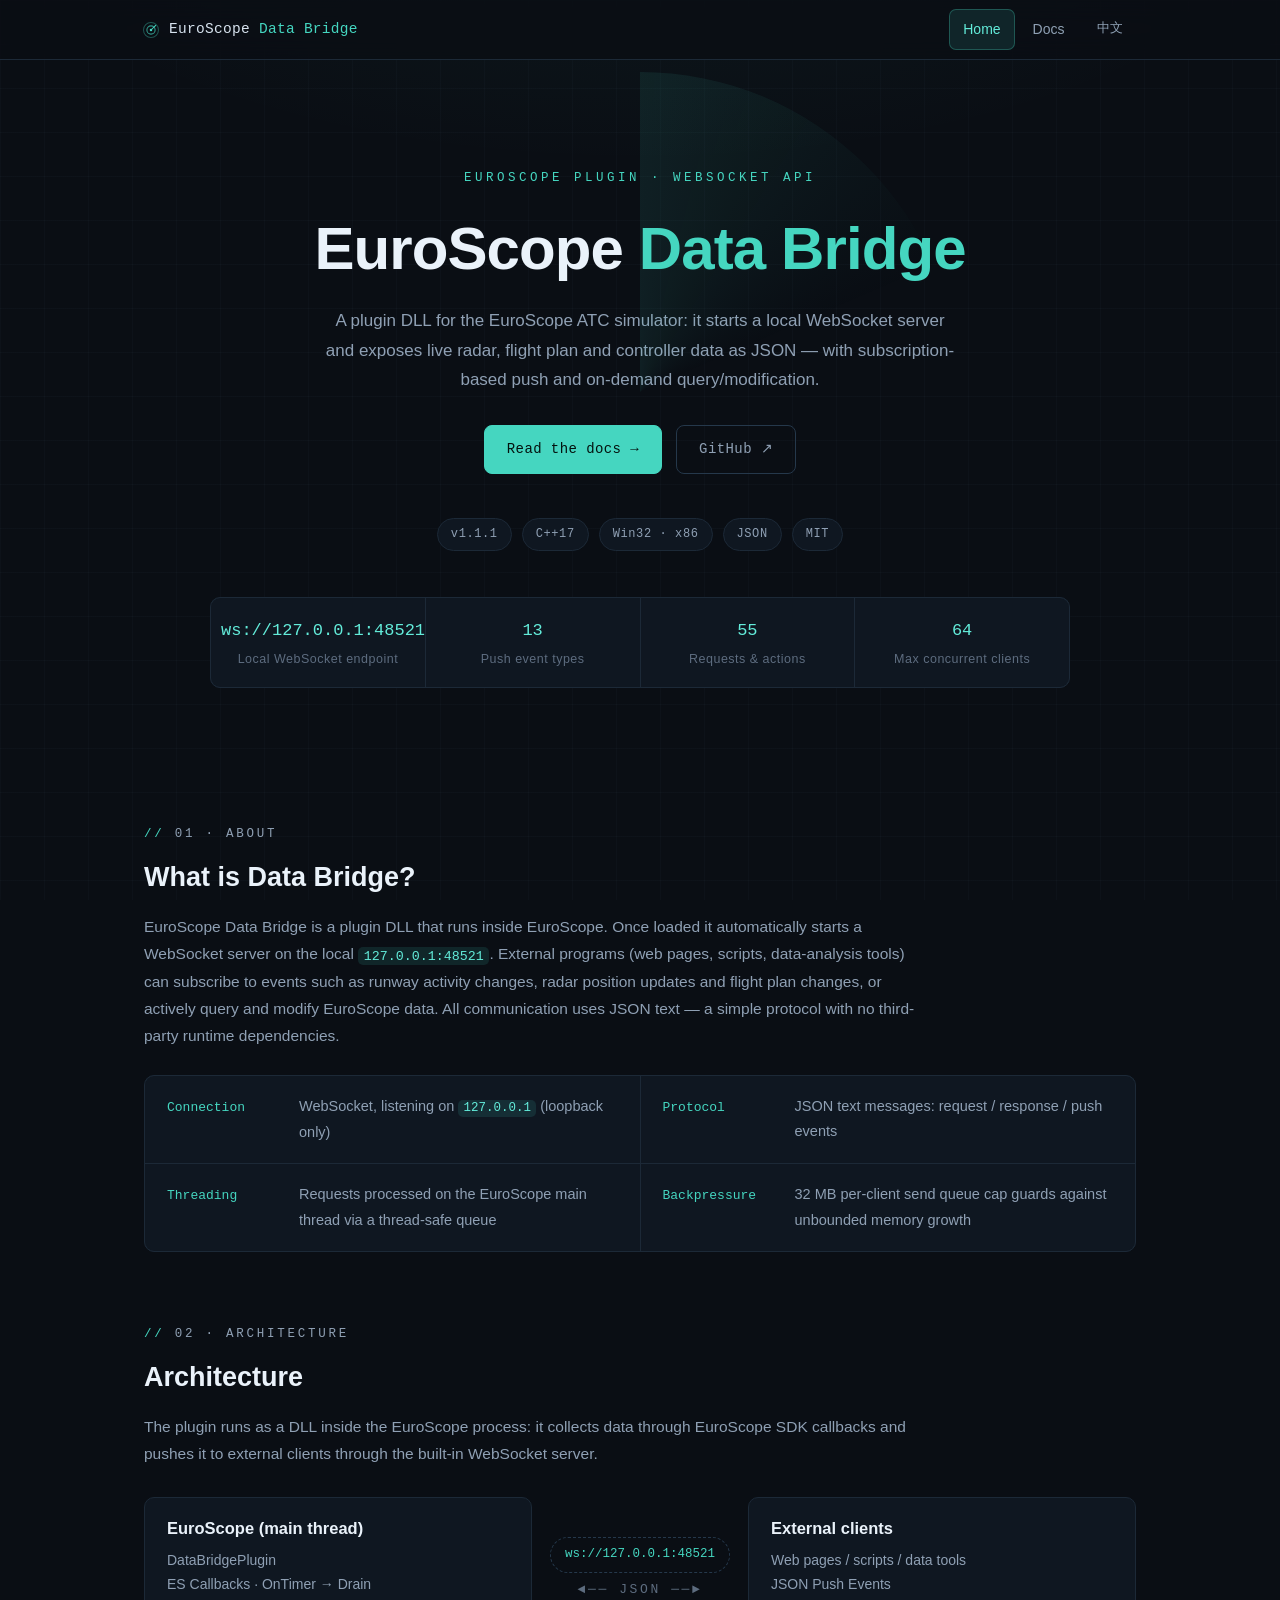
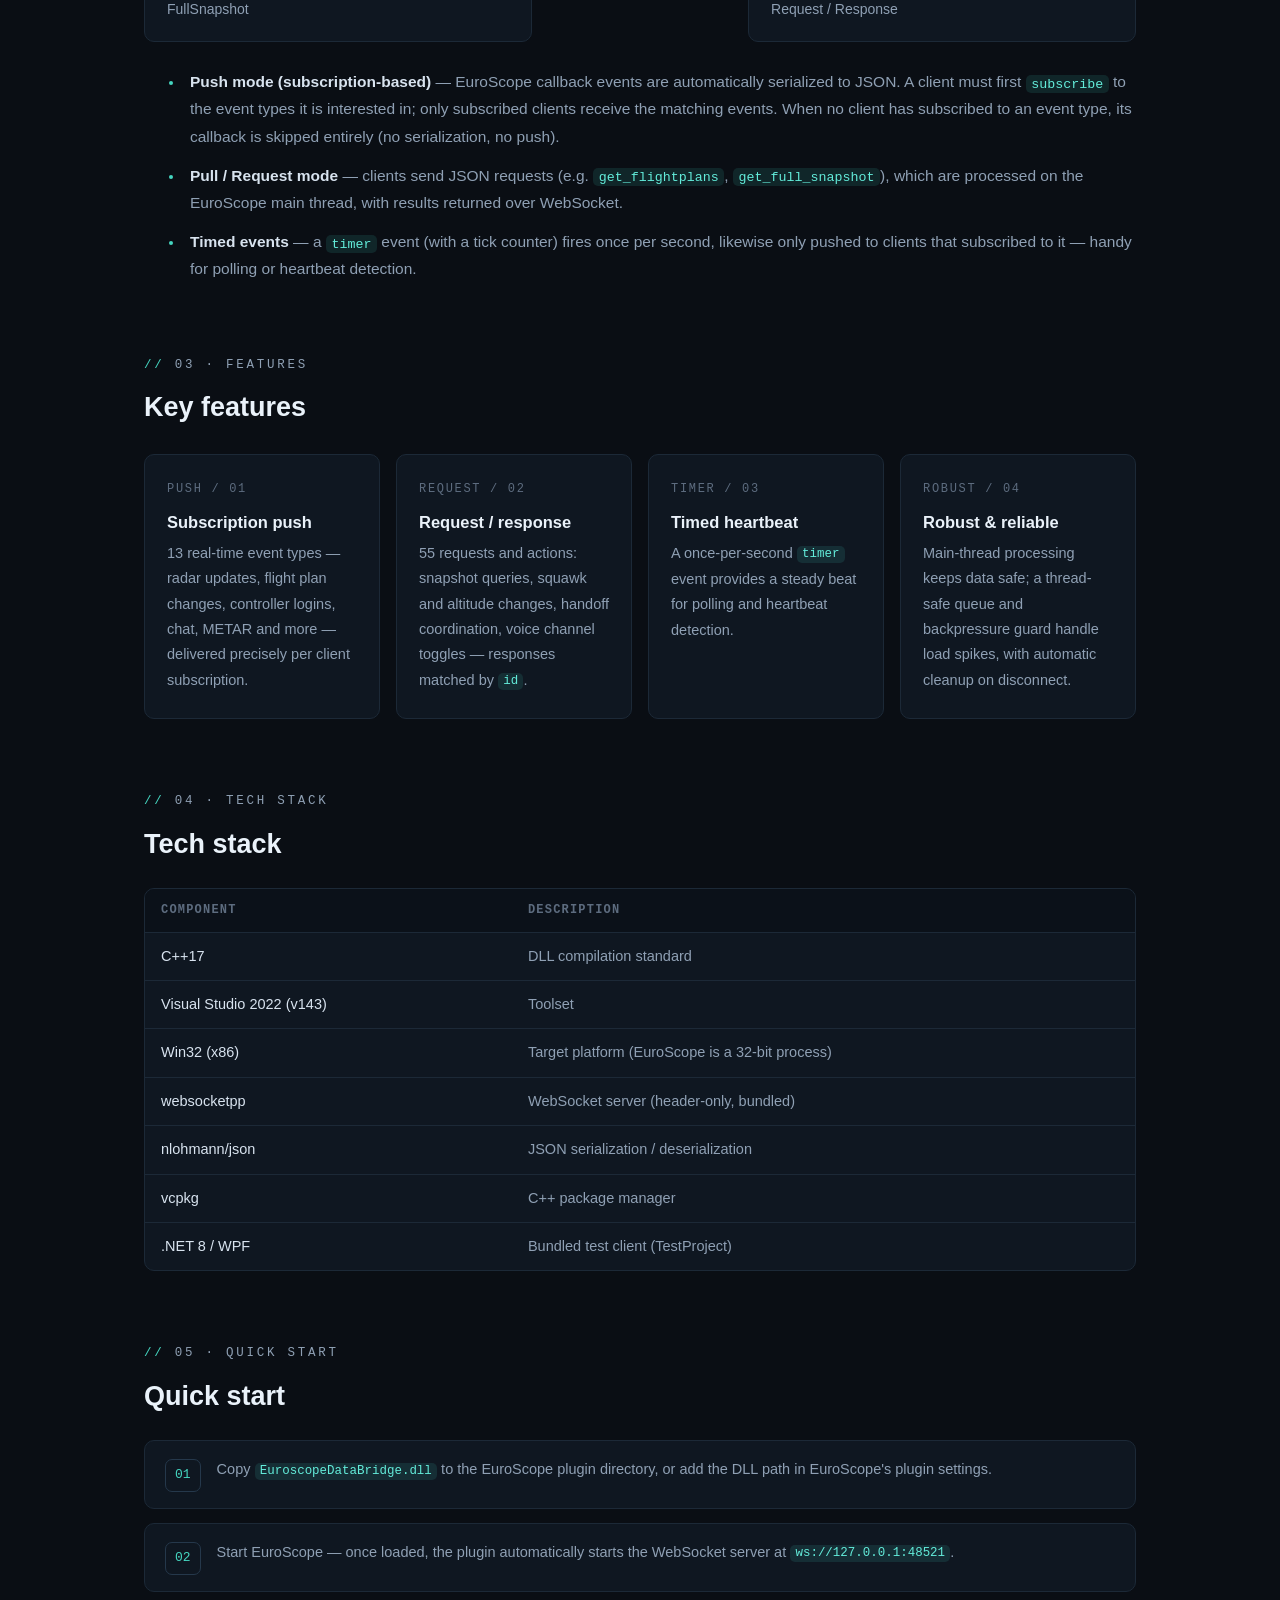
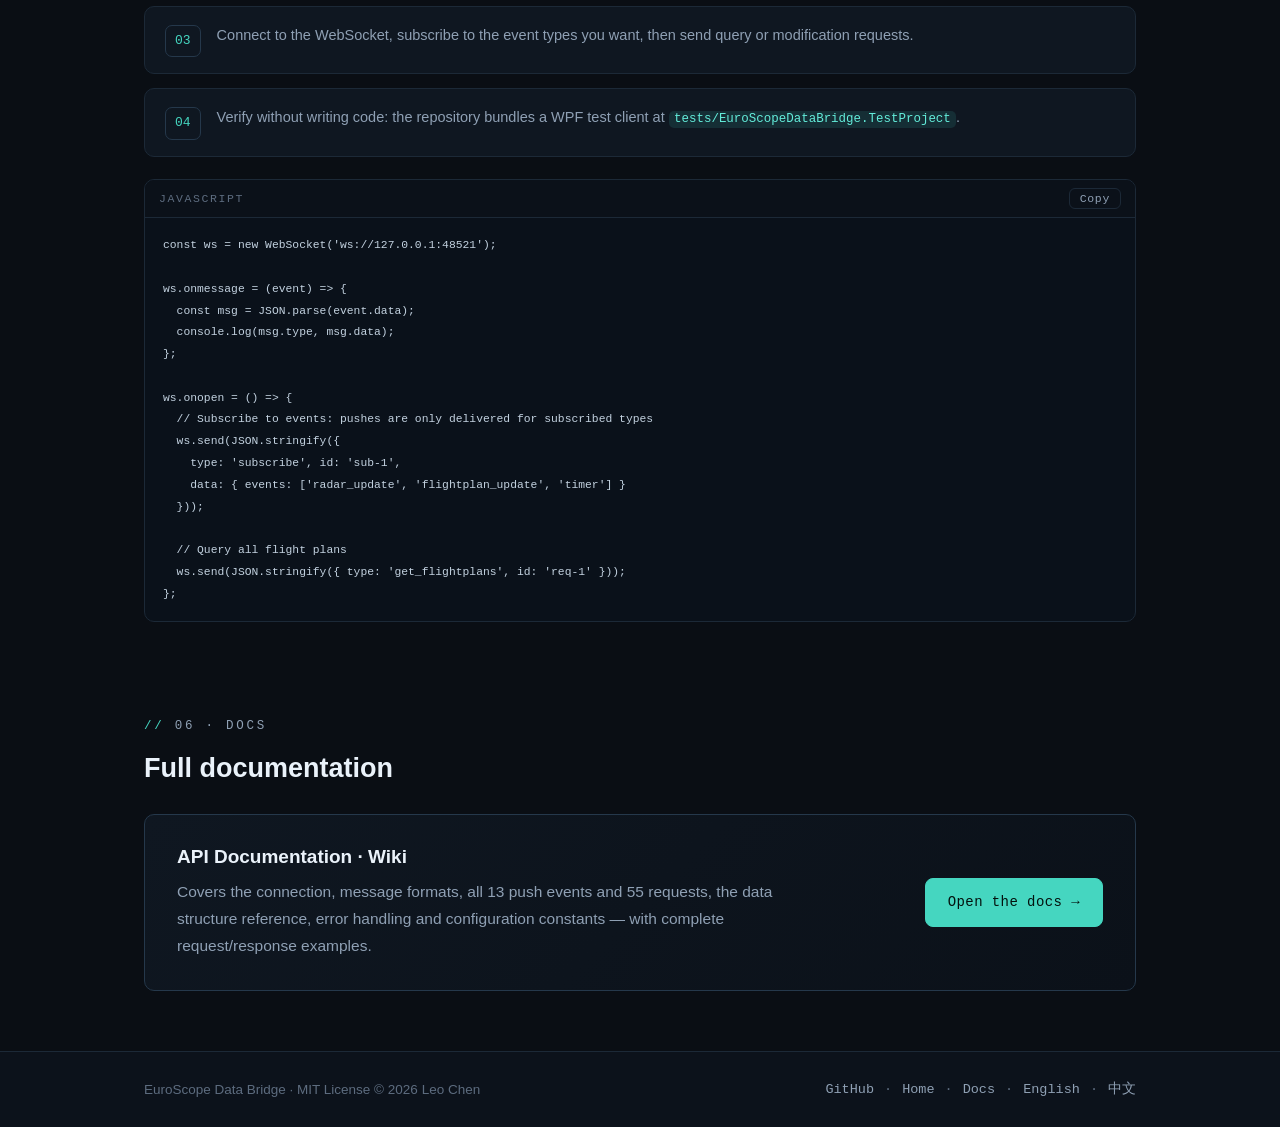
==== page/index.html @ 468a9f15 "feat: add minimal-tech static landing page and bilingual wiki docs Adds a dependency-free static sit" ====
<!doctype html>
<html lang="zh-CN">
<head>
<meta charset="utf-8">
<meta name="viewport" content="width=device-width, initial-scale=1">
<title>EuroScope Data Bridge</title>
<meta name="description" content="EuroScope Data Bridge — local WebSocket API for live EuroScope flight data. 中 English / 中文 versions.">
<link rel="stylesheet" href="assets/style.css">
<script>
  (function () {
    var lang = (navigator.language || navigator.userLanguage || '').toLowerCase();
    if (lang.indexOf('zh') === 0) {
      location.replace('zh/index.html');
    } else {
      location.replace('en/index.html');
    }
  })();
</script>
</head>
<body>
<div class="lang-chooser">
  <div class="hero">
    <p class="eyebrow">EuroScope Plugin · WebSocket API</p>
    <h1>EuroScope <span class="accent">Data Bridge</span></h1>
    <p class="hero-sub">Please choose your language · 请选择语言</p>
    <div class="hero-cta">
      <a class="btn" href="zh/index.html">中文</a>
      <a class="btn ghost" href="en/index.html">English</a>
    </div>
  </div>
</div>
</body>
</html>
---- page/assets/style.css ----
/* ============================================================================
   EuroScope Data Bridge — static site stylesheet
   Minimal tech theme: dark, mono accents, single accent color.
   ========================================================================== */

:root {
  --bg: #0a0e14;
  --bg-2: #0c121b;
  --panel: #0f1721;
  --panel-2: #0b1119;
  --border: #1c2937;
  --border-2: #25384b;
  --text: #d8e3ef;
  --muted: #8fa0b4;
  --faint: #5d6c7f;
  --accent: #45d6c0;
  --accent-strong: #63ecda;
  --accent-dim: rgba(69, 214, 192, 0.12);
  --danger: #ff7a6e;
  --code-bg: #0a111a;
  --radius: 10px;
  --mono: ui-monospace, "Cascadia Mono", "JetBrains Mono", "SFMono-Regular", Consolas, "Courier New", monospace;
  --sans: -apple-system, "Segoe UI", "PingFang SC", "Microsoft YaHei", "Noto Sans SC", sans-serif;
  --nav-h: 60px;
  --content-w: 1040px;
}

* { box-sizing: border-box; }

html { scroll-behavior: smooth; }

body {
  margin: 0;
  background:
    radial-gradient(1100px 500px at 50% -160px, rgba(69, 214, 192, 0.07), transparent 65%),
    var(--bg);
  color: var(--text);
  font-family: var(--sans);
  font-size: 15.5px;
  line-height: 1.75;
  -webkit-font-smoothing: antialiased;
}

/* faint blueprint grid */
body::before {
  content: "";
  position: fixed;
  inset: 0;
  pointer-events: none;
  background-image:
    linear-gradient(rgba(120, 150, 180, 0.035) 1px, transparent 1px),
    linear-gradient(90deg, rgba(120, 150, 180, 0.035) 1px, transparent 1px);
  background-size: 44px 44px;
  z-index: -1;
}

::selection { background: rgba(69, 214, 192, 0.28); }

a { color: var(--accent); text-decoration: none; }
a:hover { color: var(--accent-strong); }

h1, h2, h3, h4 { line-height: 1.3; color: #eaf2fa; }

code {
  font-family: var(--mono);
  font-size: 0.86em;
  background: var(--accent-dim);
  color: var(--accent-strong);
  padding: 0.12em 0.42em;
  border-radius: 5px;
  white-space: nowrap;
}

/* ---------------------------------------------------------------------------
   Top navigation
   ------------------------------------------------------------------------- */

.nav {
  position: sticky;
  top: 0;
  z-index: 40;
  height: var(--nav-h);
  background: rgba(10, 14, 20, 0.82);
  backdrop-filter: blur(12px);
  -webkit-backdrop-filter: blur(12px);
  border-bottom: 1px solid var(--border);
}

.nav-inner {
  max-width: var(--content-w);
  height: 100%;
  margin: 0 auto;
  padding: 0 22px;
  display: flex;
  align-items: center;
  gap: 26px;
}

.brand {
  display: inline-flex;
  align-items: center;
  gap: 9px;
  color: var(--text);
  font-family: var(--mono);
  font-size: 14.5px;
  letter-spacing: 0.02em;
  white-space: nowrap;
}
.brand svg { color: var(--accent); flex: none; }
.brand em { font-style: normal; color: var(--accent); }
.brand:hover { color: #fff; }

.nav-links {
  margin-left: auto;
  display: flex;
  align-items: center;
  gap: 4px;
}

.nav-links a {
  color: var(--muted);
  font-size: 14px;
  padding: 7px 13px;
  border-radius: 7px;
  border: 1px solid transparent;
  transition: color .15s, border-color .15s, background .15s;
}
.nav-links a:hover { color: var(--text); }
.nav-links a.active {
  color: var(--accent-strong);
  background: var(--accent-dim);
  border-color: rgba(69, 214, 192, 0.28);
}

.nav-lang {
  font-family: var(--mono);
  font-size: 12.5px !important;
  letter-spacing: 0.06em;
}

.toc-toggle {
  display: none;
  margin-left: auto;
  background: var(--panel);
  color: var(--text);
  border: 1px solid var(--border);
  border-radius: 7px;
  font-size: 15px;
  padding: 6px 11px;
  cursor: pointer;
}

/* ---------------------------------------------------------------------------
   Hero (homepage)
   ------------------------------------------------------------------------- */

.hero {
  position: relative;
  max-width: var(--content-w);
  margin: 0 auto;
  padding: 108px 24px 64px;
  text-align: center;
  overflow: hidden;
}

.hero::after {
  content: "";
  position: absolute;
  left: 50%;
  top: 12px;
  width: 640px;
  height: 640px;
  transform: translateX(-50%);
  pointer-events: none;
  background: conic-gradient(from 0deg, rgba(69, 214, 192, 0.10), transparent 68deg, transparent 360deg);
  border-radius: 50%;
  animation: sweep 9s linear infinite;
  opacity: 0.9;
}
@keyframes sweep { to { transform: translateX(-50%) rotate(360deg); } }

.eyebrow {
  font-family: var(--mono);
  font-size: 12.5px;
  letter-spacing: 0.28em;
  text-transform: uppercase;
  color: var(--accent);
  margin: 0 0 20px;
}

.hero h1 {
  font-size: clamp(38px, 6vw, 60px);
  margin: 0 0 18px;
  letter-spacing: -0.015em;
}

.hero h1 .accent { color: var(--accent); }

.hero-sub {
  max-width: 640px;
  margin: 0 auto 30px;
  color: var(--muted);
  font-size: 17px;
}

.hero-cta {
  display: flex;
  justify-content: center;
  gap: 14px;
  flex-wrap: wrap;
  margin-bottom: 44px;
}

.btn {
  display: inline-flex;
  align-items: center;
  gap: 8px;
  font-family: var(--mono);
  font-size: 14px;
  letter-spacing: 0.03em;
  color: #04120e;
  background: var(--accent);
  border: 1px solid var(--accent);
  border-radius: 8px;
  padding: 11px 22px;
  transition: transform .12s, box-shadow .12s, background .12s;
}
.btn:hover { color: #02100c; background: var(--accent-strong); transform: translateY(-1px); box-shadow: 0 6px 26px rgba(69, 214, 192, 0.25); }

.btn.ghost {
  color: var(--muted);
  background: transparent;
  border-color: var(--border-2);
}
.btn.ghost:hover { color: var(--text); border-color: var(--accent); background: var(--accent-dim); box-shadow: none; }

.badges {
  display: flex;
  justify-content: center;
  gap: 10px;
  flex-wrap: wrap;
  margin-bottom: 46px;
}

.badge {
  font-family: var(--mono);
  font-size: 12px;
  letter-spacing: 0.05em;
  color: var(--muted);
  border: 1px solid var(--border);
  background: var(--panel);
  border-radius: 999px;
  padding: 5px 13px;
}

.hero-stats {
  display: grid;
  grid-template-columns: repeat(4, minmax(0, 1fr));
  gap: 1px;
  background: var(--border);
  border: 1px solid var(--border);
  border-radius: var(--radius);
  overflow: hidden;
  max-width: 860px;
  margin: 0 auto;
}

.stat {
  background: var(--panel);
  padding: 18px 10px 16px;
}
.stat-v {
  display: block;
  font-family: var(--mono);
  font-size: 17px;
  color: var(--accent-strong);
  margin-bottom: 4px;
}
.stat-k {
  display: block;
  font-size: 12.5px;
  color: var(--faint);
  letter-spacing: 0.04em;
}

/* ---------------------------------------------------------------------------
   Sections (homepage)
   ------------------------------------------------------------------------- */

.sec {
  max-width: var(--content-w);
  margin: 0 auto;
  padding: 72px 24px 0;
}

.sec-label {
  font-family: var(--mono);
  font-size: 12.5px;
  letter-spacing: 0.22em;
  text-transform: uppercase;
  color: var(--faint);
  margin: 0 0 14px;
}
.sec-label::before { content: "// "; color: var(--accent); }

.sec h2 {
  font-size: 27px;
  margin: 0 0 18px;
}

.sec > p { color: var(--muted); max-width: 780px; }

/* About key points */
.about-grid {
  display: grid;
  grid-template-columns: repeat(2, minmax(0, 1fr));
  gap: 1px;
  background: var(--border);
  border: 1px solid var(--border);
  border-radius: var(--radius);
  overflow: hidden;
  margin-top: 26px;
}
.about-item {
  background: var(--panel);
  padding: 18px 22px;
  display: flex;
  gap: 14px;
  align-items: baseline;
}
.about-item .k {
  font-family: var(--mono);
  font-size: 13px;
  color: var(--accent);
  flex: none;
  min-width: 118px;
}
.about-item .v { color: var(--muted); font-size: 14.5px; }

/* Architecture diagram */
.diagram {
  display: flex;
  align-items: stretch;
  gap: 0;
  margin-top: 30px;
  flex-wrap: wrap;
}
.diagram-node {
  flex: 1 1 240px;
  background: var(--panel);
  border: 1px solid var(--border);
  border-radius: var(--radius);
  padding: 20px 22px;
  position: relative;
}
.diagram-node h3 {
  margin: 0 0 8px;
  font-size: 16.5px;
}
.diagram-node p {
  margin: 0;
  color: var(--muted);
  font-size: 14px;
}
.diagram-node code { white-space: normal; }
.diagram-link {
  flex: 0 0 auto;
  display: flex;
  flex-direction: column;
  align-items: center;
  justify-content: center;
  gap: 6px;
  padding: 0 18px;
  min-width: 150px;
}
.diagram-link .wire {
  font-family: var(--mono);
  font-size: 12.5px;
  color: var(--accent);
  border: 1px dashed var(--border-2);
  border-radius: 999px;
  padding: 6px 14px;
  white-space: nowrap;
}
.diagram-link .arr {
  color: var(--faint);
  font-family: var(--mono);
  letter-spacing: 0.2em;
  font-size: 13px;
}

.mode-list { margin: 26px 0 0; display: grid; gap: 12px; }
.mode-list li::marker { color: var(--accent); font-family: var(--mono); }
.mode-list li { color: var(--muted); padding-left: 6px; }
.mode-list li strong { color: var(--text); }

/* Feature cards */
.cards {
  display: grid;
  grid-template-columns: repeat(auto-fit, minmax(230px, 1fr));
  gap: 16px;
  margin-top: 28px;
}
.card {
  background: var(--panel);
  border: 1px solid var(--border);
  border-radius: var(--radius);
  padding: 24px 22px;
  transition: border-color .15s, transform .15s;
}
.card:hover { border-color: var(--border-2); transform: translateY(-2px); }
.card .idx {
  font-family: var(--mono);
  font-size: 12px;
  color: var(--faint);
  letter-spacing: 0.14em;
  display: block;
  margin-bottom: 12px;
}
.card h3 { margin: 0 0 8px; font-size: 16.5px; }
.card p { margin: 0; color: var(--muted); font-size: 14.5px; }
.card code { white-space: normal; }

/* Tech stack table */
.table-wrap {
  margin-top: 26px;
  border: 1px solid var(--border);
  border-radius: var(--radius);
  overflow-x: auto;
  background: var(--panel);
}
table {
  width: 100%;
  border-collapse: collapse;
  font-size: 14.5px;
}
th, td {
  text-align: left;
  padding: 11px 16px;
  border-bottom: 1px solid var(--border);
  vertical-align: top;
}
thead th {
  font-family: var(--mono);
  font-size: 12px;
  letter-spacing: 0.1em;
  text-transform: uppercase;
  color: var(--faint);
  background: var(--panel-2);
  white-space: nowrap;
}
tbody tr:last-child th, tbody tr:last-child td { border-bottom: none; }
tbody th { font-weight: 500; color: var(--text); white-space: nowrap; }
tbody td { color: var(--muted); }
table code { white-space: normal; }

/* Steps */
.steps {
  counter-reset: step;
  display: grid;
  gap: 14px;
  margin-top: 26px;
}
.step {
  display: flex;
  gap: 16px;
  align-items: flex-start;
  background: var(--panel);
  border: 1px solid var(--border);
  border-radius: var(--radius);
  padding: 16px 20px;
}
.step::before {
  counter-increment: step;
  content: counter(step, decimal-leading-zero);
  font-family: var(--mono);
  font-size: 13px;
  color: var(--accent);
  border: 1px solid var(--border-2);
  border-radius: 7px;
  padding: 4px 9px;
  flex: none;
  margin-top: 2px;
}
.step p { margin: 0; color: var(--muted); font-size: 14.5px; }
.step p strong { color: var(--text); }

/* Docs entry card */
.docs-card {
  margin-top: 28px;
  background: linear-gradient(135deg, var(--panel), var(--panel-2));
  border: 1px solid var(--border-2);
  border-radius: var(--radius);
  padding: 30px 32px;
  display: flex;
  align-items: center;
  justify-content: space-between;
  gap: 24px;
  flex-wrap: wrap;
}
.docs-card h3 { margin: 0 0 8px; font-size: 19px; }
.docs-card p { margin: 0; color: var(--muted); max-width: 620px; }
.docs-card .btn { flex: none; }

/* ---------------------------------------------------------------------------
   Code blocks
   ------------------------------------------------------------------------- */

.code-block {
  margin: 22px 0;
  border: 1px solid var(--border);
  border-radius: var(--radius);
  overflow: hidden;
  background: var(--code-bg);
}
.code-head {
  display: flex;
  align-items: center;
  justify-content: space-between;
  padding: 8px 14px;
  background: var(--panel-2);
  border-bottom: 1px solid var(--border);
}
.code-lang {
  font-family: var(--mono);
  font-size: 11.5px;
  letter-spacing: 0.14em;
  text-transform: uppercase;
  color: var(--faint);
}
.code-copy {
  font-family: var(--mono);
  font-size: 11.5px;
  letter-spacing: 0.06em;
  color: var(--muted);
  background: transparent;
  border: 1px solid var(--border);
  border-radius: 6px;
  padding: 3px 10px;
  cursor: pointer;
  transition: color .12s, border-color .12s;
}
.code-copy:hover { color: var(--accent-strong); border-color: var(--accent); }
.code-copy.copied { color: var(--accent); border-color: var(--accent); }

pre {
  margin: 0;
  padding: 16px 18px;
  overflow-x: auto;
  font-family: var(--mono);
  font-size: 13.2px;
  line-height: 1.65;
  color: #c3d2e0;
}
pre code {
  background: none;
  color: inherit;
  padding: 0;
  border-radius: 0;
  white-space: pre;
}

/* ---------------------------------------------------------------------------
   Wiki layout
   ------------------------------------------------------------------------- */

.wiki-body .main { padding-top: 40px; }

.doc {
  max-width: 860px;
  margin: 0 auto;
  padding: 10px 26px 90px;
}

.toc {
  position: fixed;
  top: calc(var(--nav-h) + 26px);
  left: max(18px, calc(50% - var(--content-w) / 2 - 238px));
  width: 216px;
  max-height: calc(100vh - var(--nav-h) - 52px);
  overflow-y: auto;
  z-index: 30;
  scrollbar-width: thin;
  scrollbar-color: var(--border-2) transparent;
}

.toc-head {
  font-family: var(--mono);
  font-size: 11px;
  letter-spacing: 0.22em;
  color: var(--faint);
  margin-bottom: 10px;
  padding-left: 12px;
}

.toc-nav { display: flex; flex-direction: column; }

.toc-link {
  color: var(--muted);
  font-size: 13px;
  line-height: 1.5;
  padding: 3.5px 12px;
  border-left: 1px solid var(--border);
  transition: color .12s, border-color .12s, background .12s;
}
.toc-link:hover { color: var(--text); border-left-color: var(--border-2); }
.toc-link.active {
  color: var(--accent-strong);
  border-left-color: var(--accent);
  background: linear-gradient(90deg, var(--accent-dim), transparent 80%);
}
.toc-l3 { padding-left: 24px; font-size: 12.6px; }
.toc-l4 { padding-left: 38px; font-size: 12.2px; color: var(--faint); }
.toc-l4:hover, .toc-l4.active { color: var(--accent-strong); }

/* ---------------------------------------------------------------------------
   Wiki prose
   ------------------------------------------------------------------------- */

.doc h1 {
  font-size: 31px;
  margin: 0 0 10px;
  padding-bottom: 18px;
  border-bottom: 1px solid var(--border);
}
.doc h1 + p { color: var(--muted); }

.doc h2 {
  font-size: 22.5px;
  margin: 54px 0 16px;
  padding-bottom: 10px;
  border-bottom: 1px solid var(--border);
  scroll-margin-top: calc(var(--nav-h) + 22px);
}
.doc h3 {
  font-size: 17.5px;
  margin: 38px 0 12px;
  scroll-margin-top: calc(var(--nav-h) + 22px);
}
.doc h4 {
  font-size: 15.5px;
  font-family: var(--mono);
  font-weight: 600;
  color: var(--accent-strong);
  margin: 30px 0 10px;
  scroll-margin-top: calc(var(--nav-h) + 22px);
}
.doc h3, .doc h4 { scroll-margin-top: calc(var(--nav-h) + 22px); }

.doc p { color: #b9c7d6; }
.doc p strong { color: var(--text); }

.doc ul { padding-left: 22px; }
.doc li { margin: 5px 0; color: #b9c7d6; }
.doc li::marker { color: var(--accent); }

.doc blockquote {
  margin: 18px 0;
  padding: 13px 18px;
  border-left: 3px solid var(--accent);
  background: var(--accent-dim);
  border-radius: 0 var(--radius) var(--radius) 0;
  color: var(--muted);
  font-size: 14.5px;
}
.doc blockquote p { margin: 0; }
.doc blockquote strong { color: var(--accent-strong); }

.doc hr {
  border: none;
  border-top: 1px solid var(--border);
  margin: 34px 0;
}

.doc a { text-decoration: underline; text-decoration-color: rgba(69, 214, 192, 0.35); text-underline-offset: 3px; }

/* ---------------------------------------------------------------------------
   Footer
   ------------------------------------------------------------------------- */

.foot {
  border-top: 1px solid var(--border);
  margin-top: 60px;
  background: var(--bg-2);
}
.foot-inner {
  max-width: var(--content-w);
  margin: 0 auto;
  padding: 26px 24px;
  display: flex;
  justify-content: space-between;
  align-items: center;
  gap: 14px;
  flex-wrap: wrap;
}
.foot p { margin: 0; font-size: 13.5px; color: var(--faint); }
.foot-links { font-family: var(--mono); display: flex; gap: 10px; align-items: center; }
.foot-links a { color: var(--muted); }
.foot-links a:hover { color: var(--accent-strong); }
.foot-links span { color: var(--faint); }

/* Back to top */
.to-top {
  position: fixed;
  right: 22px;
  bottom: 24px;
  z-index: 50;
  width: 42px;
  height: 42px;
  border-radius: 9px;
  border: 1px solid var(--border-2);
  background: var(--panel);
  color: var(--accent);
  font-size: 17px;
  cursor: pointer;
  opacity: 0;
  pointer-events: none;
  transition: opacity .2s, transform .2s;
}
.to-top.show { opacity: 1; pointer-events: auto; }
.to-top:hover { transform: translateY(-2px); border-color: var(--accent); }

/* Language chooser (root index) */
.lang-chooser {
  min-height: 100vh;
  display: flex;
  flex-direction: column;
  align-items: center;
  justify-content: center;
  gap: 26px;
  padding: 24px;
  text-align: center;
}
.lang-chooser .hero h1 { font-size: 34px; }

/* ---------------------------------------------------------------------------
   Responsive
   ------------------------------------------------------------------------- */

@media (max-width: 1280px) {
  .toc { left: 18px; }
}

@media (max-width: 1120px) {
  .toc {
    position: fixed;
    top: var(--nav-h);
    left: 0;
    right: 0;
    bottom: 0;
    width: auto;
    max-height: none;
    background: rgba(10, 14, 20, 0.98);
    backdrop-filter: blur(10px);
    border-right: 1px solid var(--border);
    padding: 22px 26px 40px;
    transform: translateX(-102%);
    transition: transform .22s ease;
  }
  .toc.open { transform: translateX(0); }
  .toc-toggle { display: block; }
  .toc-link { padding: 8px 12px; border-left-width: 2px; font-size: 14px; }
  .toc-l3 { padding-left: 26px; }
  .toc-l4 { padding-left: 40px; }
}

@media (max-width: 760px) {
  .hero { padding-top: 76px; }
  .hero-stats { grid-template-columns: repeat(2, minmax(0, 1fr)); }
  .about-grid { grid-template-columns: 1fr; }
  .about-item { flex-direction: column; gap: 2px; }
  .nav-inner { gap: 12px; }
  .brand-name em { display: none; }
  .diagram-link { min-width: 100%; padding: 10px 0; flex-direction: row; }
  .sec { padding-top: 58px; }
  .doc { padding-left: 18px; padding-right: 18px; }
  .foot-inner { flex-direction: column; align-items: flex-start; }
}
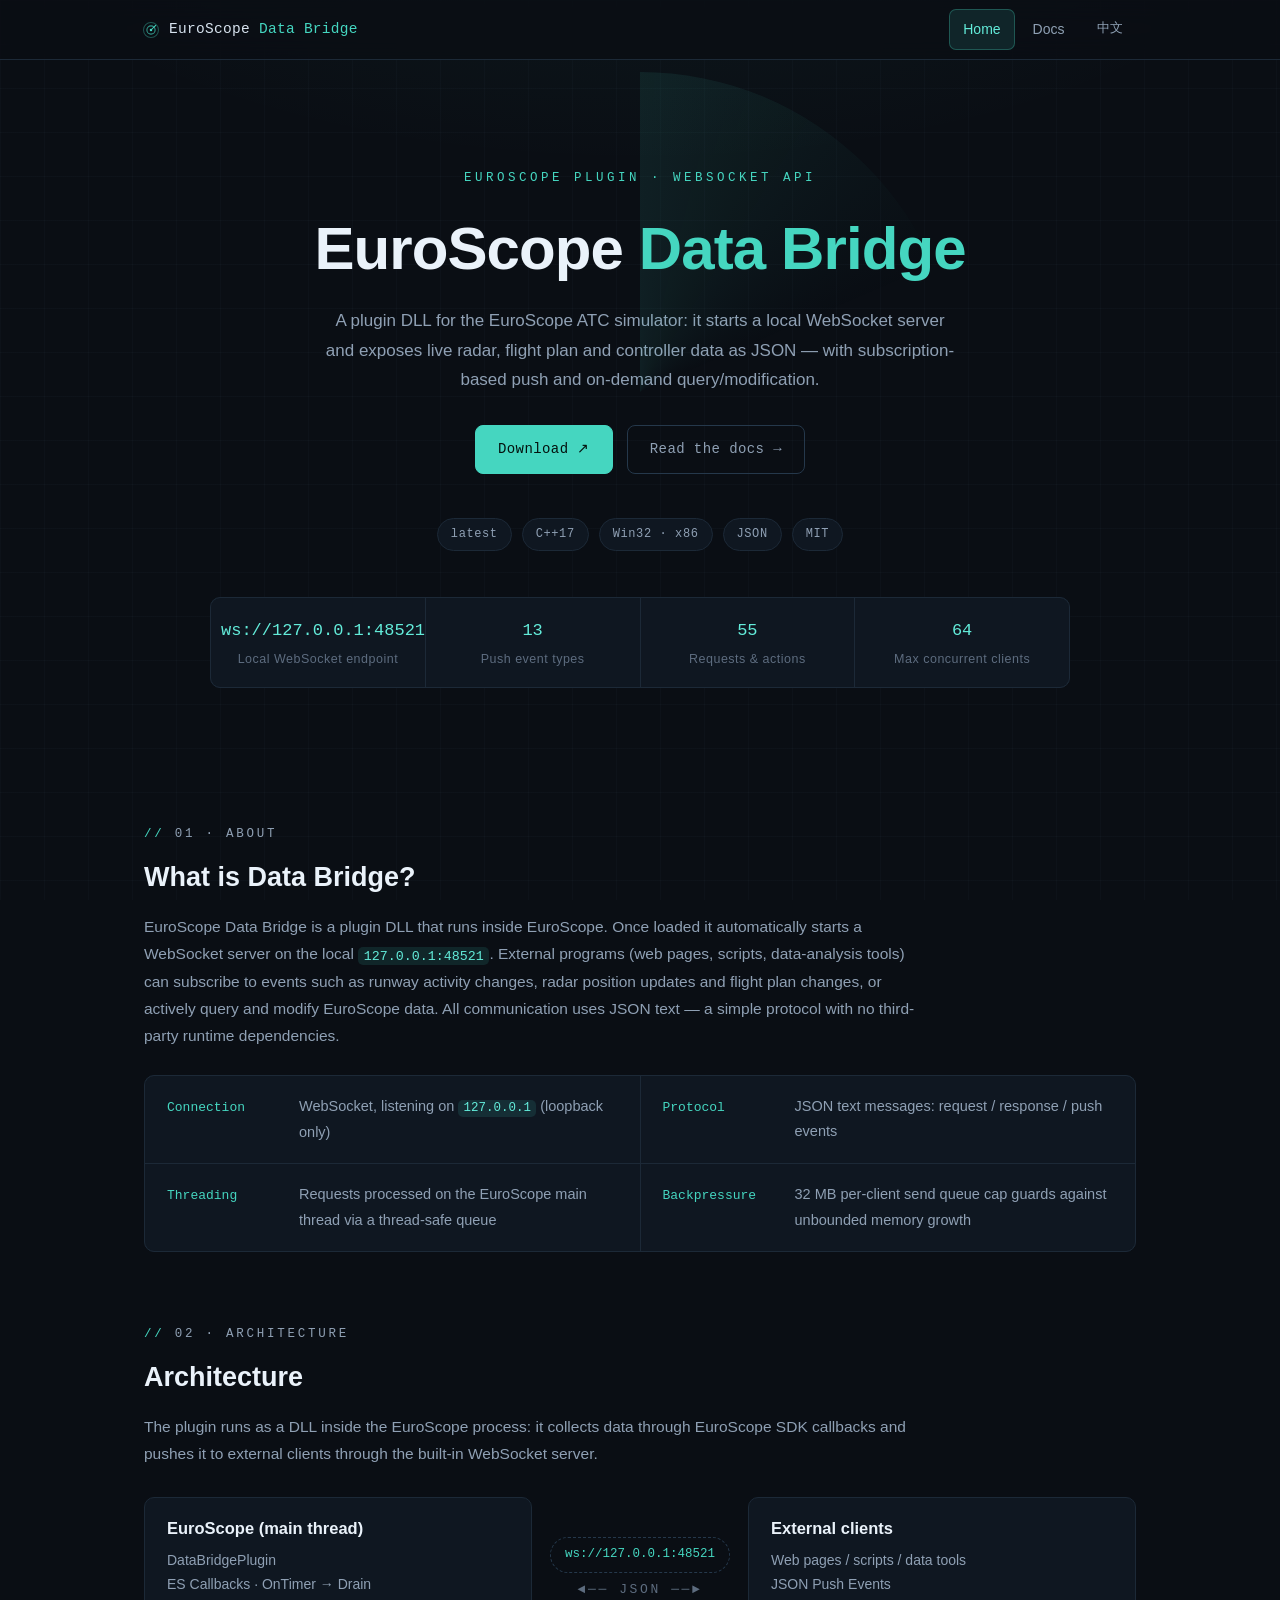
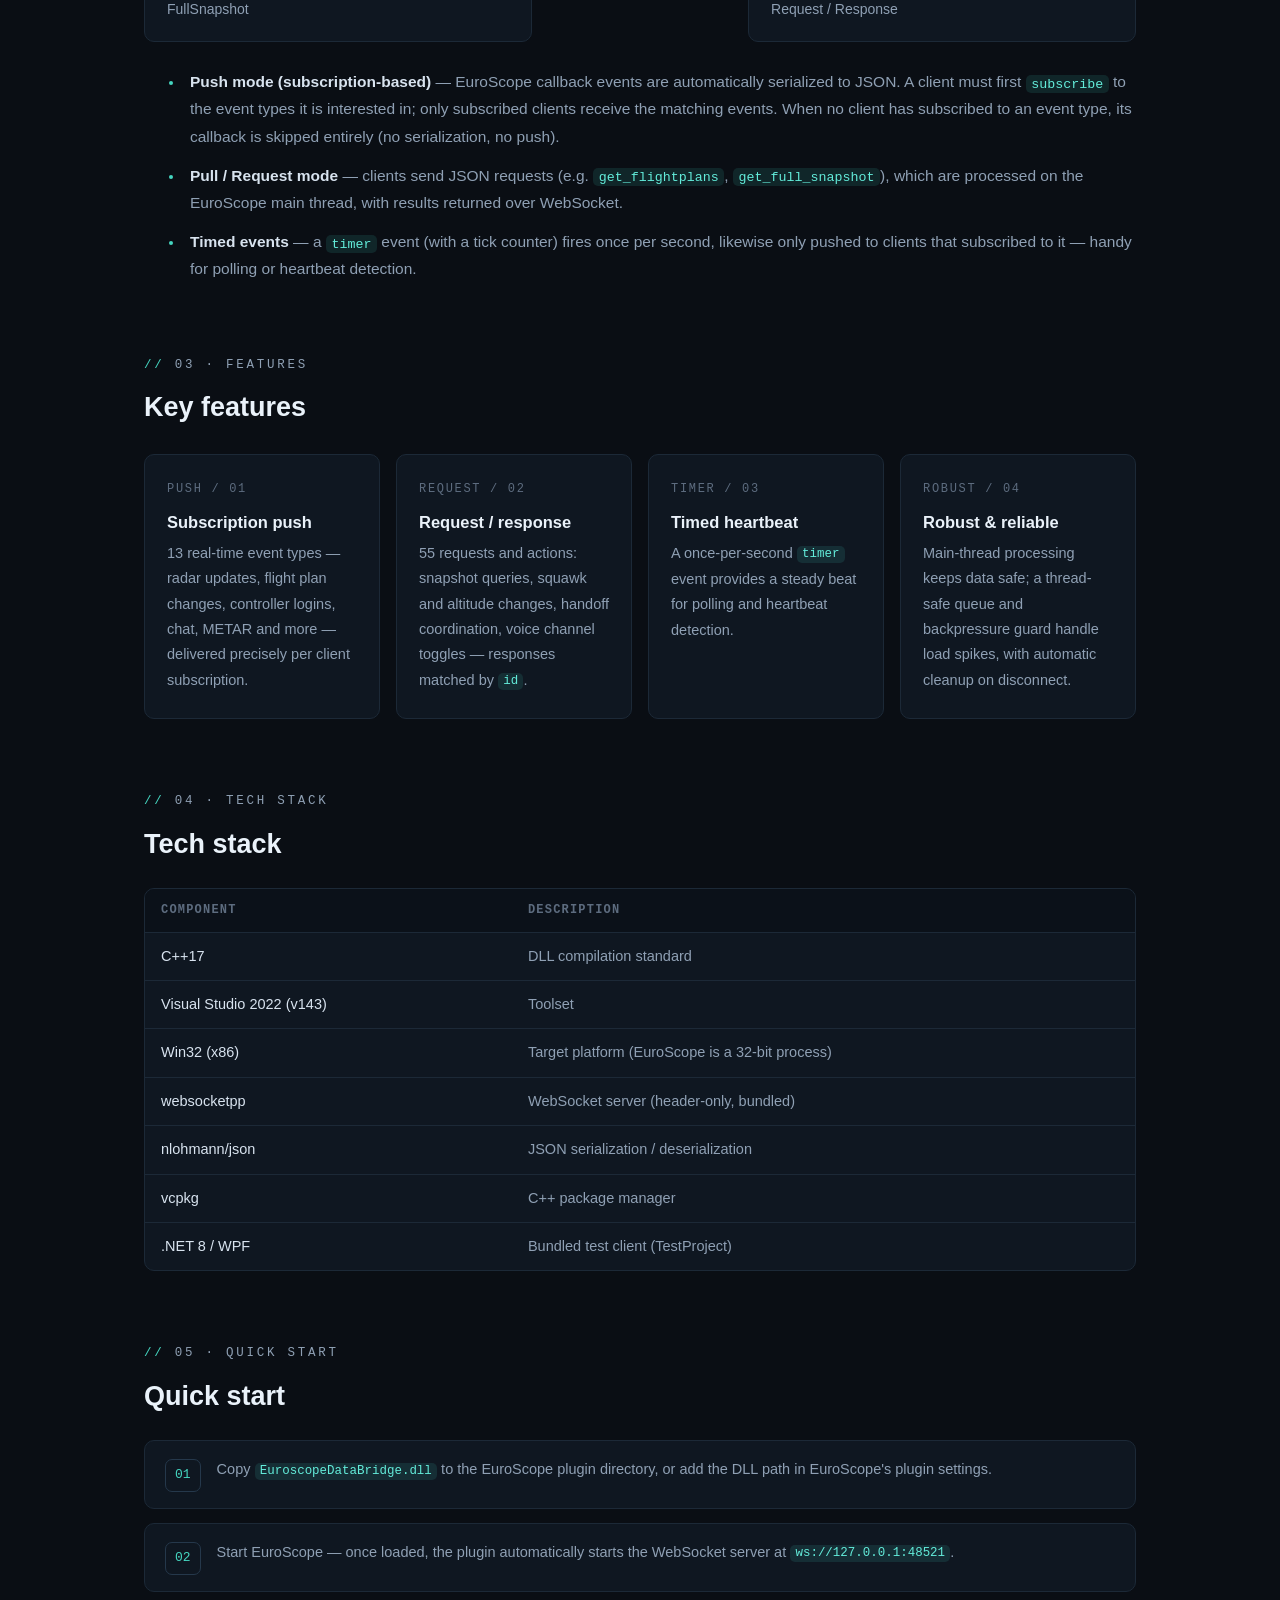
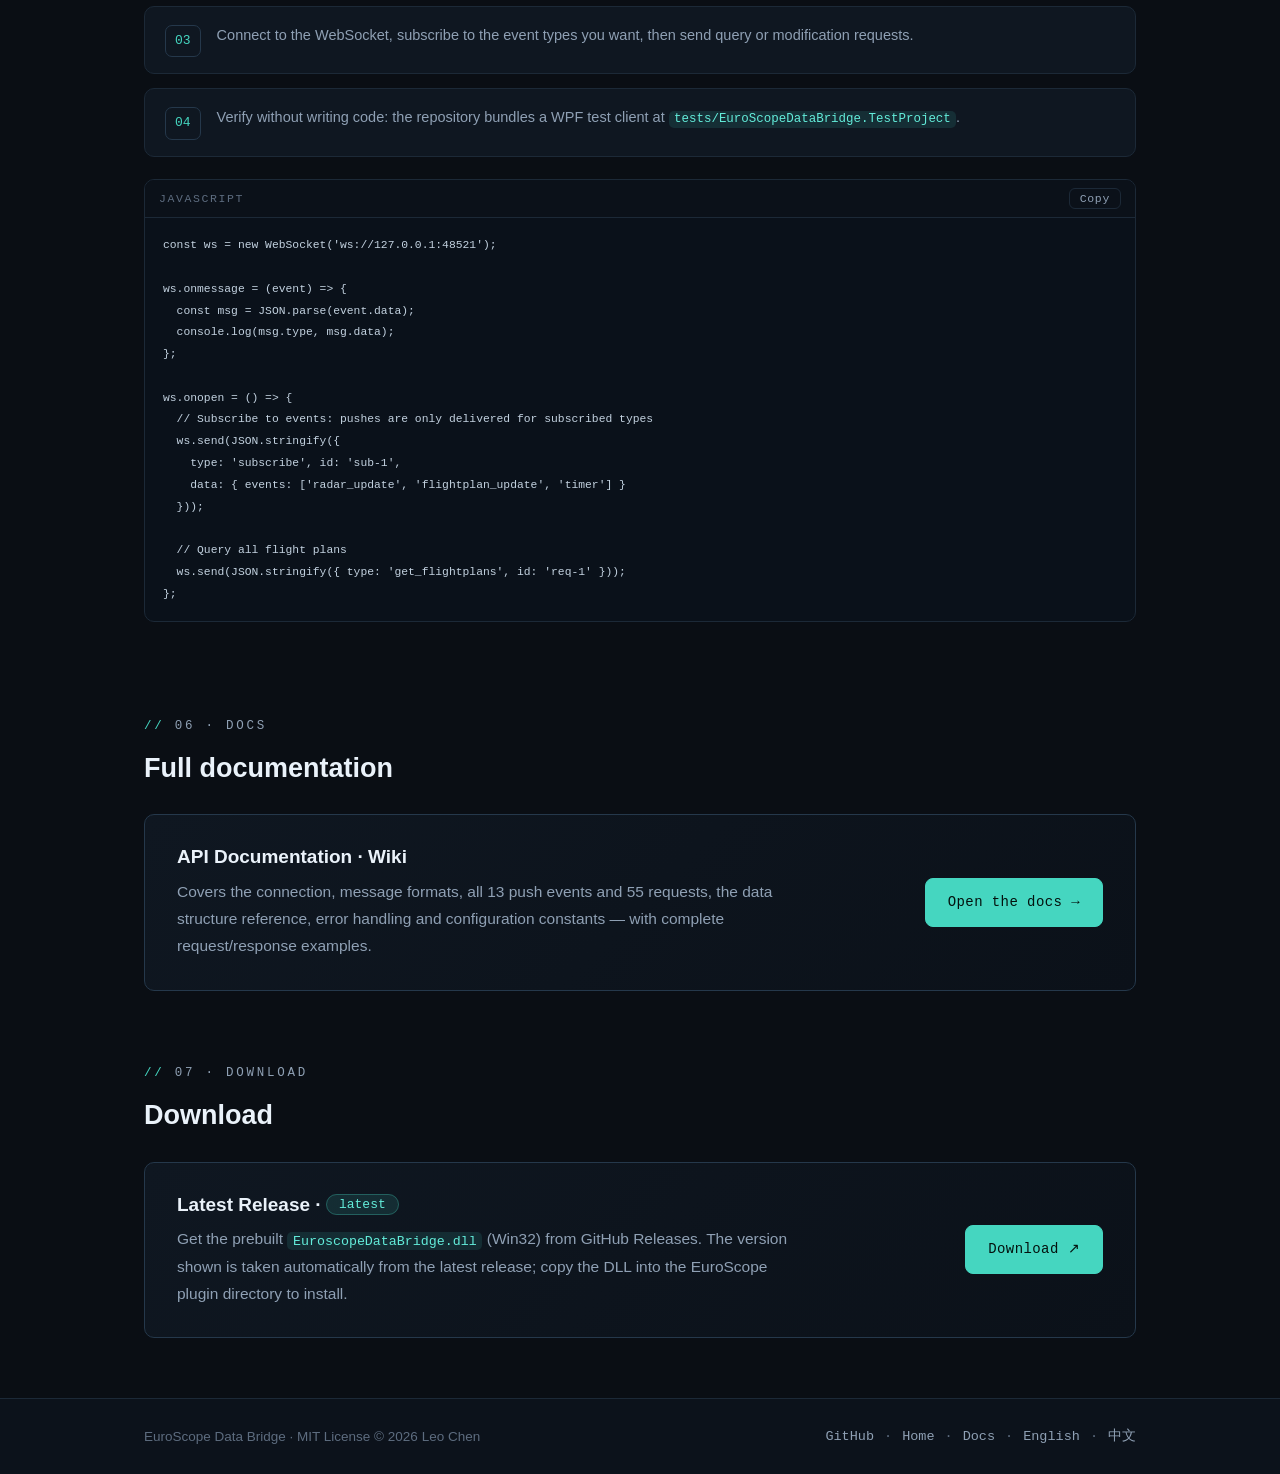
==== commit bf44c728: "feat: default page to English and add latest-release download entry The landing page now defaults to" ====
--- a/page/index.html
+++ b/page/index.html
@@ -7,14 +7,8 @@
 <meta name="description" content="EuroScope Data Bridge — local WebSocket API for live EuroScope flight data. 中 English / 中文 versions.">
 <link rel="stylesheet" href="assets/style.css">
 <script>
-  (function () {
-    var lang = (navigator.language || navigator.userLanguage || '').toLowerCase();
-    if (lang.indexOf('zh') === 0) {
-      location.replace('zh/index.html');
-    } else {
-      location.replace('en/index.html');
-    }
-  })();
+  // English is the default language.
+  location.replace('en/index.html');
 </script>
 </head>
 <body>
@@ -24,8 +18,8 @@
     <h1>EuroScope <span class="accent">Data Bridge</span></h1>
     <p class="hero-sub">Please choose your language · 请选择语言</p>
     <div class="hero-cta">
-      <a class="btn" href="zh/index.html">中文</a>
-      <a class="btn ghost" href="en/index.html">English</a>
+      <a class="btn" href="en/index.html">English</a>
+      <a class="btn ghost" href="zh/index.html">中文</a>
     </div>
   </div>
 </div>
--- a/page/assets/style.css
+++ b/page/assets/style.css
@@ -486,6 +486,19 @@
 .step p strong { color: var(--text); }
 
 /* Docs entry card */
+.ver-chip {
+  font-family: var(--mono);
+  font-size: 13px;
+  font-weight: 500;
+  color: var(--accent-strong);
+  background: var(--accent-dim);
+  border: 1px solid rgba(69, 214, 192, 0.3);
+  border-radius: 999px;
+  padding: 2px 12px;
+  vertical-align: middle;
+  white-space: nowrap;
+}
+
 .docs-card {
   margin-top: 28px;
   background: linear-gradient(135deg, var(--panel), var(--panel-2));
